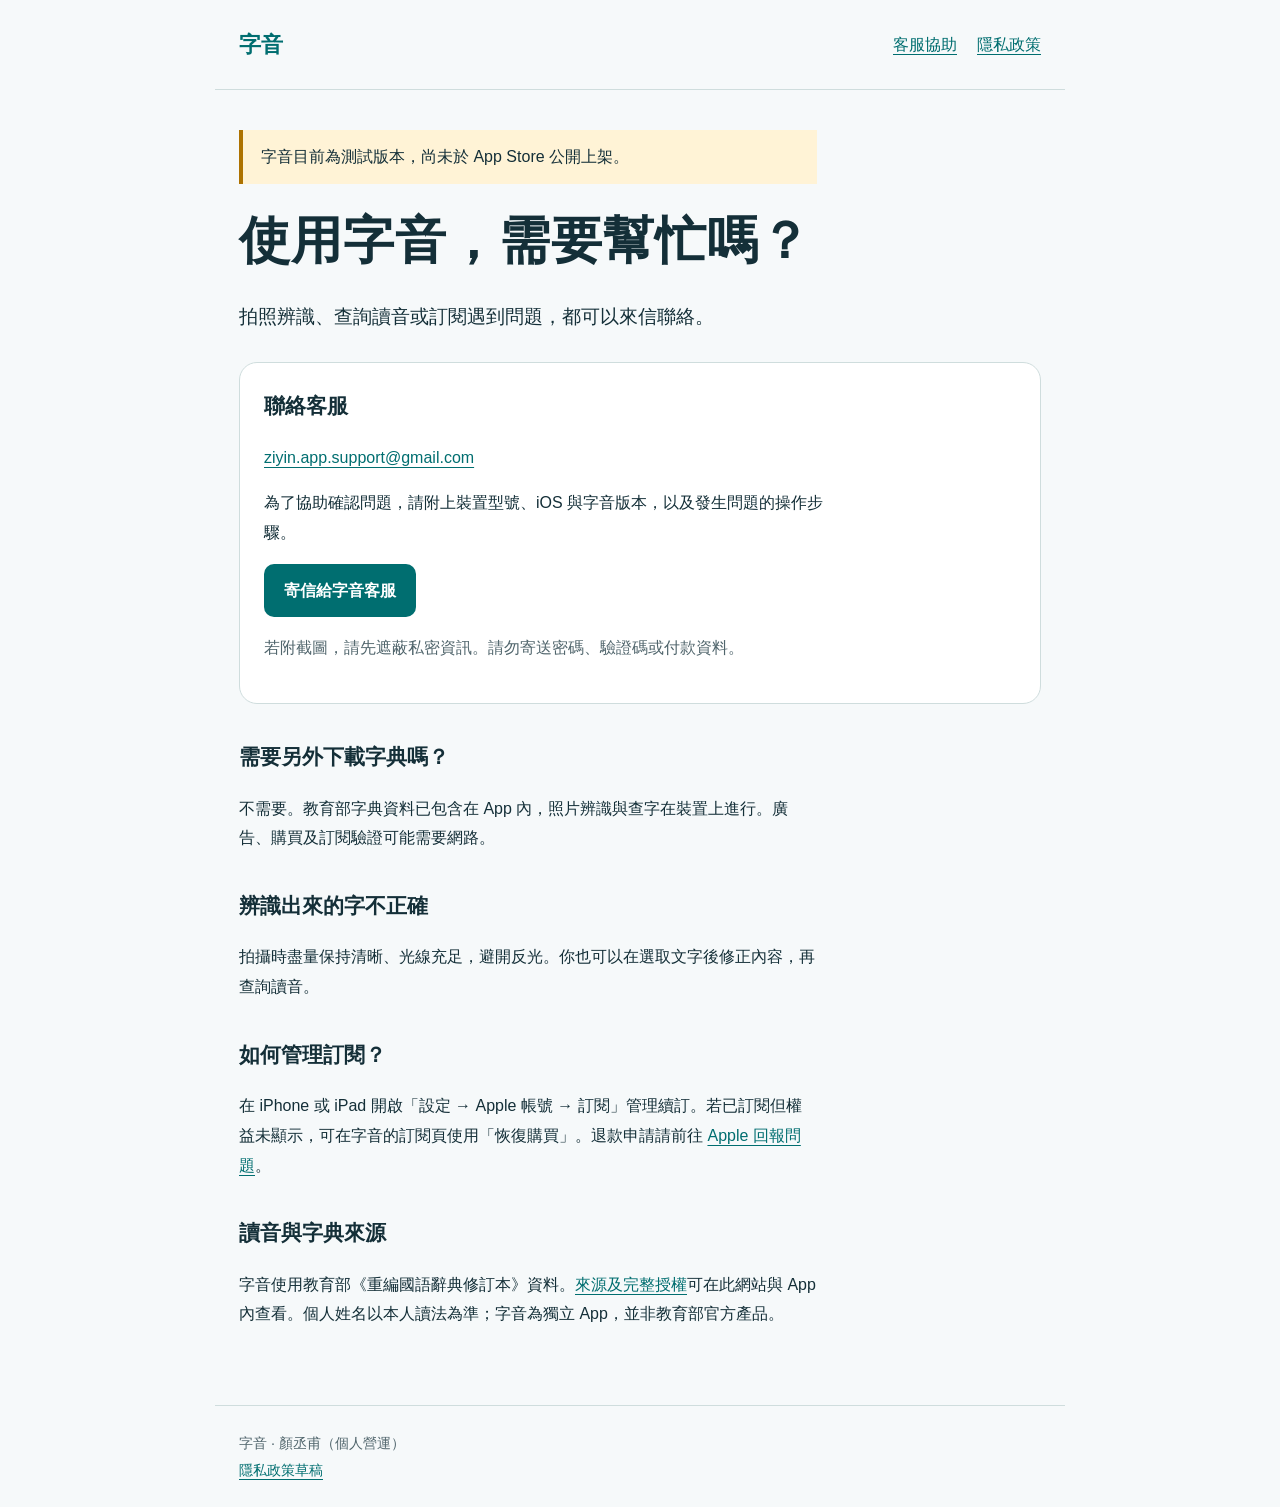
==== index.html @ 15254bf7 "Publish Ziyin support, dictionary license and current privacy draft" ====
<!doctype html><html lang="zh-Hant"><head><meta charset="utf-8"><meta name="viewport" content="width=device-width,initial-scale=1"><meta name="robots" content="noindex"><title>字音｜客服與使用協助</title><meta name="description" content="字音 App 客服、拍照查字使用協助及隱私資訊。"><link rel="stylesheet" href="style.css"><link rel="icon" href="data:image/svg+xml,%3Csvg xmlns='http://www.w3.org/2000/svg' viewBox='0 0 32 32'%3E%3Crect width='32' height='32' rx='7' fill='%23006e70'/%3E%3Ctext x='16' y='23' text-anchor='middle' font-size='23' fill='white'%3E字%3C/text%3E%3C/svg%3E"></head><body><header><a href="index.html">字音</a><nav aria-label="主要導覽"><a href="index.html" aria-current="page">客服協助</a><a href="privacy.html">隱私政策</a></nav></header><main><p class="note">字音目前為測試版本，尚未於 App Store 公開上架。</p><h1>使用字音，需要幫忙嗎？</h1><p class="intro">拍照辨識、查詢讀音或訂閱遇到問題，都可以來信聯絡。</p><section class="panel"><h2 style="margin-top:0">聯絡客服</h2><p><a href="mailto:ziyin.app.support@gmail.com">ziyin.app.support@gmail.com</a></p><p>為了協助確認問題，請附上裝置型號、iOS 與字音版本，以及發生問題的操作步驟。</p><a class="button" href="mailto:ziyin.app.support@gmail.com">寄信給字音客服</a><p class="muted">若附截圖，請先遮蔽私密資訊。請勿寄送密碼、驗證碼或付款資料。</p></section><h2>需要另外下載字典嗎？</h2><p>不需要。教育部字典資料已包含在 App 內，照片辨識與查字在裝置上進行。廣告、購買及訂閱驗證可能需要網路。</p><h2>辨識出來的字不正確</h2><p>拍攝時盡量保持清晰、光線充足，避開反光。你也可以在選取文字後修正內容，再查詢讀音。</p><h2>如何管理訂閱？</h2><p>在 iPhone 或 iPad 開啟「設定 → Apple 帳號 → 訂閱」管理續訂。若已訂閱但權益未顯示，可在字音的訂閱頁使用「恢復購買」。退款申請請前往 <a href="https://reportaproblem.apple.com/">Apple 回報問題</a>。</p><h2>讀音與字典來源</h2><p>字音使用教育部《重編國語辭典修訂本》資料。<a href="dictionary.html">來源及完整授權</a>可在此網站與 App 內查看。個人姓名以本人讀法為準；字音為獨立 App，並非教育部官方產品。</p></main><footer>字音 · 顏丞甫（個人營運）<br><a href="privacy.html">隱私政策草稿</a></footer></body></html>
---- style.css ----
:root{color-scheme:light;font-family:-apple-system,BlinkMacSystemFont,"Noto Sans TC",sans-serif;color:#142f38;background:#f6f9fa}*{box-sizing:border-box}body{margin:0;font-size:1rem;line-height:1.85}a{color:#006e70;text-underline-offset:4px;overflow-wrap:anywhere}a:focus-visible{outline:3px solid #008c95;outline-offset:5px}header,main,footer{max-width:850px;margin:auto;padding:24px}header{display:flex;align-items:center;justify-content:space-between;gap:24px;border-bottom:1px solid #cfdddd}header>a{font-size:1.4rem;font-weight:750;text-decoration:none}nav{display:flex;gap:20px;flex-wrap:wrap}h1{font-size:clamp(2rem,7vw,3.2rem);line-height:1.3;letter-spacing:.02em;margin:24px 0}h2{font-size:1.3rem;margin-top:34px}p,li{max-width:65ch}.intro{font-size:1.2rem}.panel{background:#fff;border:1px solid #cfdddd;border-radius:18px;padding:24px;margin:28px 0}.button{display:inline-block;background:#006e70;color:white;padding:12px 20px;border-radius:10px;text-decoration:none;font-weight:650}.note{border-left:4px solid #ad7200;padding:12px 18px;background:#fff3d6}.muted,footer{color:#50656c}footer{font-size:.9rem;border-top:1px solid #cfdddd;margin-top:36px}ul{padding-left:24px}@media(max-width:480px){header,main,footer{padding:20px}header{align-items:flex-start;flex-direction:column;gap:8px}.panel{padding:20px}.button{width:100%;text-align:center}}@media(prefers-reduced-motion:no-preference){a{transition:background-color .15s}}
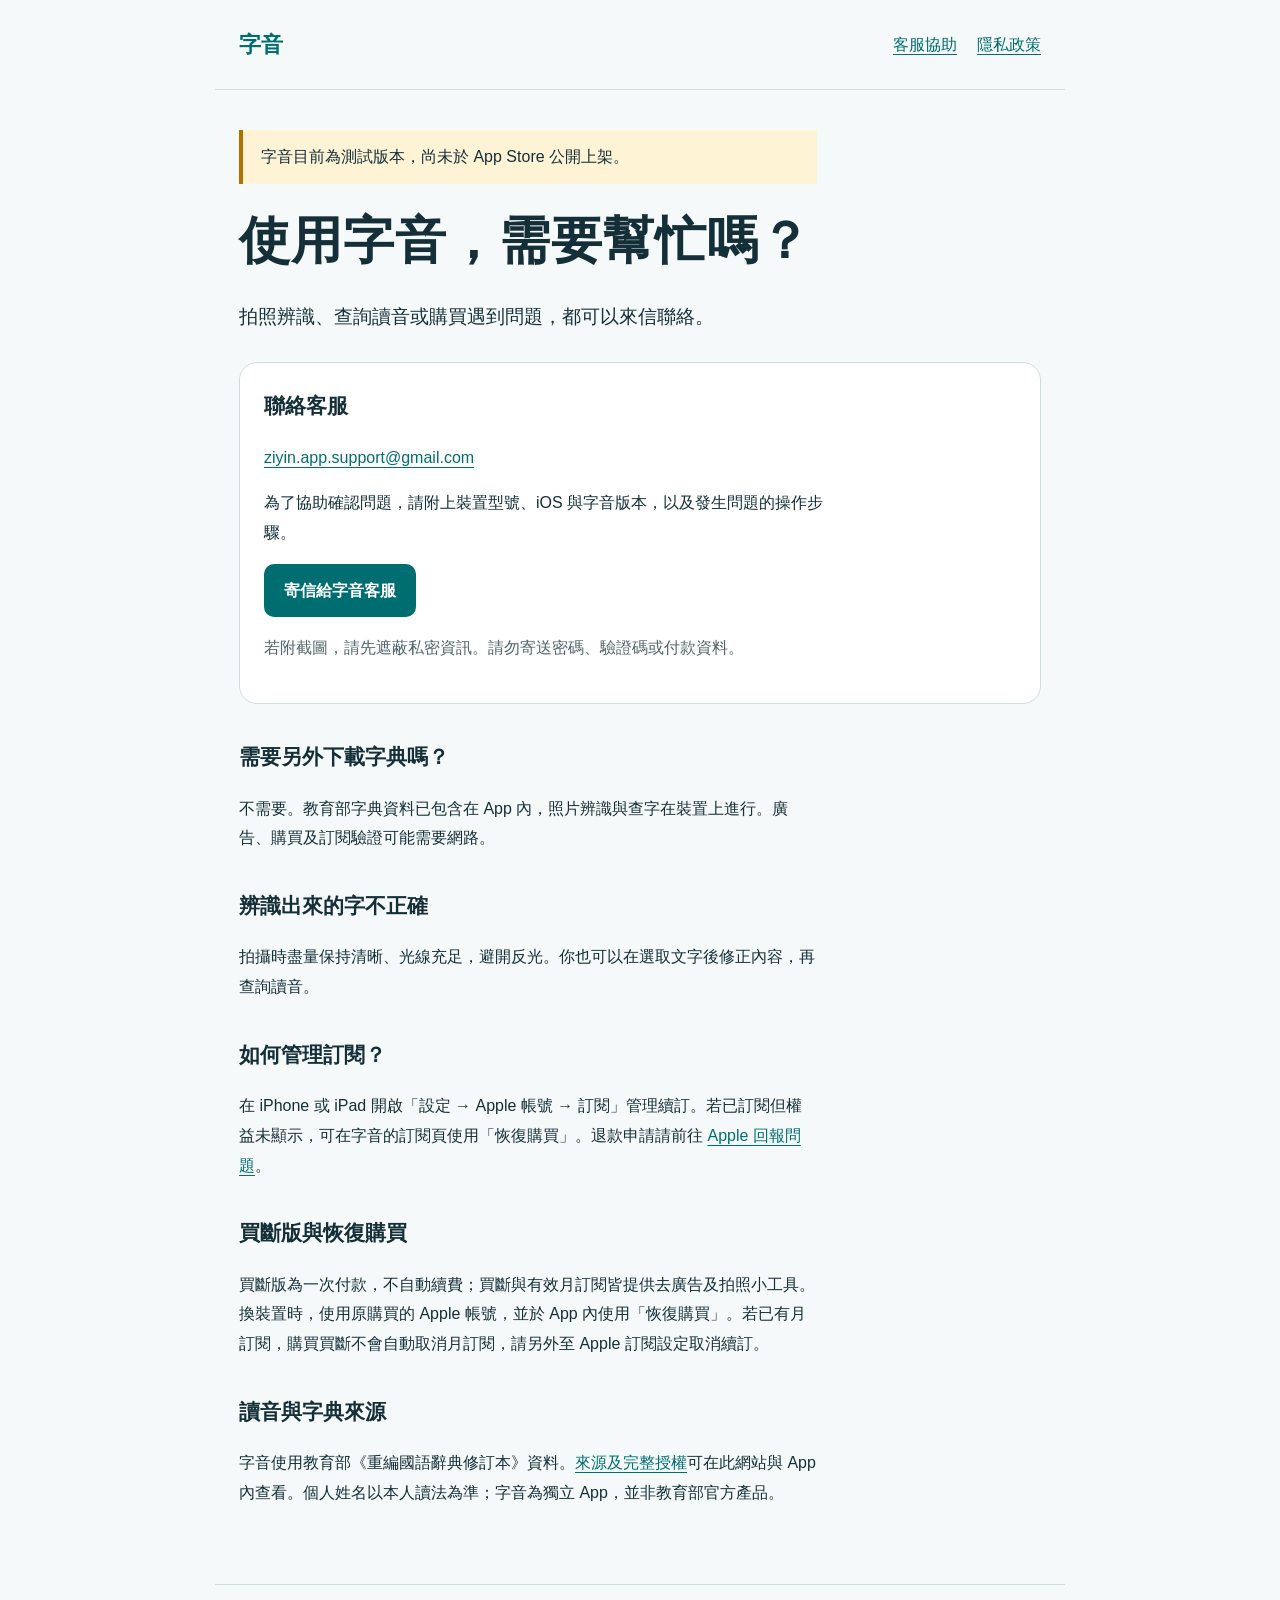
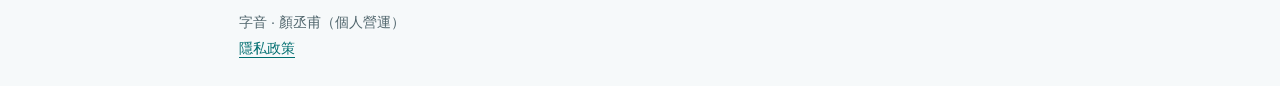
==== commit ee770d7f: "Add files via upload" ====
--- a/index.html
+++ b/index.html
@@ -1 +1 @@
-<!doctype html><html lang="zh-Hant"><head><meta charset="utf-8"><meta name="viewport" content="width=device-width,initial-scale=1"><meta name="robots" content="noindex"><title>字音｜客服與使用協助</title><meta name="description" content="字音 App 客服、拍照查字使用協助及隱私資訊。"><link rel="stylesheet" href="style.css"><link rel="icon" href="data:image/svg+xml,%3Csvg xmlns='http://www.w3.org/2000/svg' viewBox='0 0 32 32'%3E%3Crect width='32' height='32' rx='7' fill='%23006e70'/%3E%3Ctext x='16' y='23' text-anchor='middle' font-size='23' fill='white'%3E字%3C/text%3E%3C/svg%3E"></head><body><header><a href="index.html">字音</a><nav aria-label="主要導覽"><a href="index.html" aria-current="page">客服協助</a><a href="privacy.html">隱私政策</a></nav></header><main><p class="note">字音目前為測試版本，尚未於 App Store 公開上架。</p><h1>使用字音，需要幫忙嗎？</h1><p class="intro">拍照辨識、查詢讀音或訂閱遇到問題，都可以來信聯絡。</p><section class="panel"><h2 style="margin-top:0">聯絡客服</h2><p><a href="mailto:ziyin.app.support@gmail.com">ziyin.app.support@gmail.com</a></p><p>為了協助確認問題，請附上裝置型號、iOS 與字音版本，以及發生問題的操作步驟。</p><a class="button" href="mailto:ziyin.app.support@gmail.com">寄信給字音客服</a><p class="muted">若附截圖，請先遮蔽私密資訊。請勿寄送密碼、驗證碼或付款資料。</p></section><h2>需要另外下載字典嗎？</h2><p>不需要。教育部字典資料已包含在 App 內，照片辨識與查字在裝置上進行。廣告、購買及訂閱驗證可能需要網路。</p><h2>辨識出來的字不正確</h2><p>拍攝時盡量保持清晰、光線充足，避開反光。你也可以在選取文字後修正內容，再查詢讀音。</p><h2>如何管理訂閱？</h2><p>在 iPhone 或 iPad 開啟「設定 → Apple 帳號 → 訂閱」管理續訂。若已訂閱但權益未顯示，可在字音的訂閱頁使用「恢復購買」。退款申請請前往 <a href="https://reportaproblem.apple.com/">Apple 回報問題</a>。</p><h2>讀音與字典來源</h2><p>字音使用教育部《重編國語辭典修訂本》資料。<a href="dictionary.html">來源及完整授權</a>可在此網站與 App 內查看。個人姓名以本人讀法為準；字音為獨立 App，並非教育部官方產品。</p></main><footer>字音 · 顏丞甫（個人營運）<br><a href="privacy.html">隱私政策草稿</a></footer></body></html>
+<!doctype html><html lang="zh-Hant"><head><meta charset="utf-8"><meta name="viewport" content="width=device-width,initial-scale=1"><meta name="robots" content="noindex"><title>字音｜客服與使用協助</title><meta name="description" content="字音 App 客服、拍照查字使用協助及隱私資訊。"><link rel="stylesheet" href="style.css"><link rel="icon" href="data:image/svg+xml,%3Csvg xmlns='http://www.w3.org/2000/svg' viewBox='0 0 32 32'%3E%3Crect width='32' height='32' rx='7' fill='%23006e70'/%3E%3Ctext x='16' y='23' text-anchor='middle' font-size='23' fill='white'%3E字%3C/text%3E%3C/svg%3E"></head><body><header><a href="index.html">字音</a><nav aria-label="主要導覽"><a href="index.html" aria-current="page">客服協助</a><a href="privacy.html">隱私政策</a></nav></header><main><p class="note">字音目前為測試版本，尚未於 App Store 公開上架。</p><h1>使用字音，需要幫忙嗎？</h1><p class="intro">拍照辨識、查詢讀音或購買遇到問題，都可以來信聯絡。</p><section class="panel"><h2 style="margin-top:0">聯絡客服</h2><p><a href="mailto:ziyin.app.support@gmail.com">ziyin.app.support@gmail.com</a></p><p>為了協助確認問題，請附上裝置型號、iOS 與字音版本，以及發生問題的操作步驟。</p><a class="button" href="mailto:ziyin.app.support@gmail.com">寄信給字音客服</a><p class="muted">若附截圖，請先遮蔽私密資訊。請勿寄送密碼、驗證碼或付款資料。</p></section><h2>需要另外下載字典嗎？</h2><p>不需要。教育部字典資料已包含在 App 內，照片辨識與查字在裝置上進行。廣告、購買及訂閱驗證可能需要網路。</p><h2>辨識出來的字不正確</h2><p>拍攝時盡量保持清晰、光線充足，避開反光。你也可以在選取文字後修正內容，再查詢讀音。</p><h2>如何管理訂閱？</h2><p>在 iPhone 或 iPad 開啟「設定 → Apple 帳號 → 訂閱」管理續訂。若已訂閱但權益未顯示，可在字音的訂閱頁使用「恢復購買」。退款申請請前往 <a href="https://reportaproblem.apple.com/">Apple 回報問題</a>。</p><h2>買斷版與恢復購買</h2><p>買斷版為一次付款，不自動續費；買斷與有效月訂閱皆提供去廣告及拍照小工具。換裝置時，使用原購買的 Apple 帳號，並於 App 內使用「恢復購買」。若已有月訂閱，購買買斷不會自動取消月訂閱，請另外至 Apple 訂閱設定取消續訂。</p><h2>讀音與字典來源</h2><p>字音使用教育部《重編國語辭典修訂本》資料。<a href="dictionary.html">來源及完整授權</a>可在此網站與 App 內查看。個人姓名以本人讀法為準；字音為獨立 App，並非教育部官方產品。</p></main><footer>字音 · 顏丞甫（個人營運）<br><a href="privacy.html">隱私政策</a></footer></body></html>
